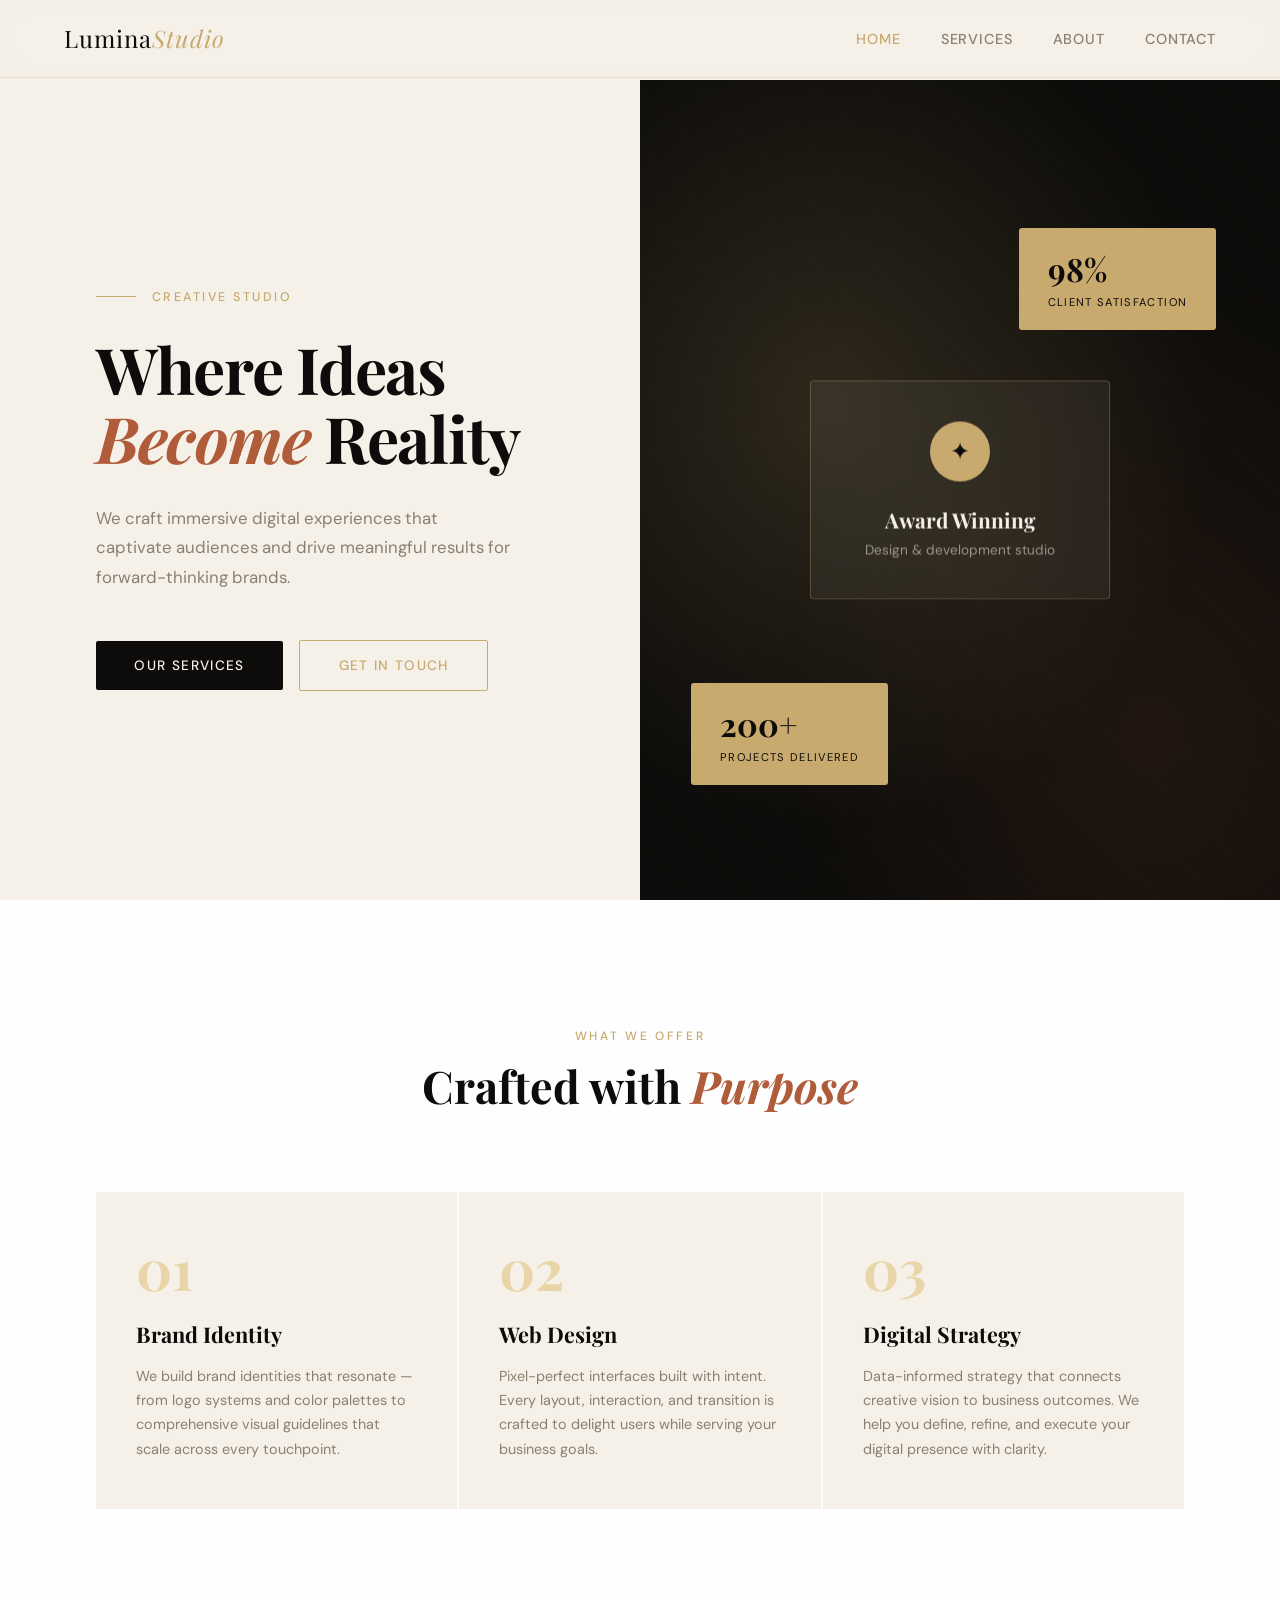
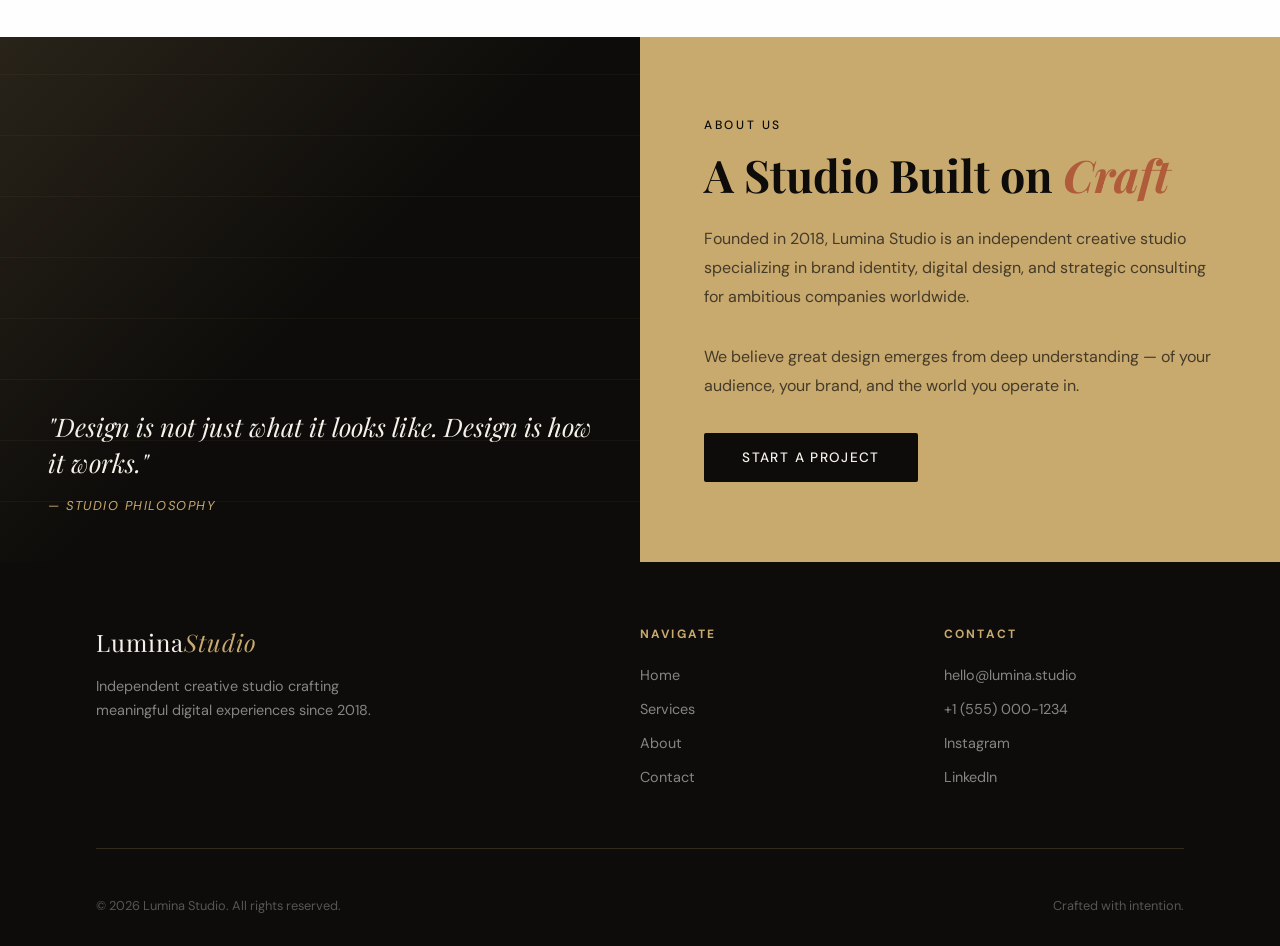
==== index.html @ fd430e8e "Create index.html" ====
<!DOCTYPE html>
<html lang="en">
<head>
  <meta charset="UTF-8" />
  <meta name="viewport" content="width=device-width, initial-scale=1.0"/>
  <title>Lumina Studio — Home</title>
  <link href="https://fonts.googleapis.com/css2?family=Playfair+Display:ital,wght@0,400;0,700;1,400&family=DM+Sans:wght@300;400;500&display=swap" rel="stylesheet"/>
  <style>
    *, *::before, *::after { margin: 0; padding: 0; box-sizing: border-box; }

    :root {
      --ink: #0d0c0a;
      --cream: #f5f0e8;
      --gold: #c8a96e;
      --gold-light: #e8d5a8;
      --rust: #b05c3a;
      --muted: #8a8070;
      --white: #fefefe;
    }

    html { scroll-behavior: smooth; }
    body { background: var(--cream); color: var(--ink); font-family: 'DM Sans', sans-serif; overflow-x: hidden; }

    /* NAV */
    nav {
      position: fixed; top: 0; left: 0; right: 0; z-index: 100;
      display: flex; justify-content: space-between; align-items: center;
      padding: 1.4rem 4rem;
      background: rgba(245,240,232,0.92);
      backdrop-filter: blur(12px);
      border-bottom: 1px solid rgba(200,169,110,0.25);
    }
    .nav-logo { font-family: 'Playfair Display', serif; font-size: 1.5rem; letter-spacing: 0.04em; color: var(--ink); text-decoration: none; }
    .nav-logo span { color: var(--gold); font-style: italic; }
    .nav-links { display: flex; gap: 2.5rem; list-style: none; }
    .nav-links a { text-decoration: none; color: var(--muted); font-size: 0.9rem; font-weight: 500; letter-spacing: 0.06em; text-transform: uppercase; transition: color 0.3s; position: relative; }
    .nav-links a::after { content: ''; position: absolute; bottom: -3px; left: 0; width: 0; height: 1px; background: var(--gold); transition: width 0.3s; }
    .nav-links a:hover { color: var(--ink); }
    .nav-links a:hover::after { width: 100%; }
    .nav-links a.active { color: var(--gold); }

    /* HERO */
    .hero { min-height: 100vh; display: grid; grid-template-columns: 1fr 1fr; padding-top: 80px; overflow: hidden; }
    .hero-text { display: flex; flex-direction: column; justify-content: center; padding: 5rem 4rem 5rem 6rem; animation: fadeUp 1s ease both; }
    .hero-eyebrow { display: flex; align-items: center; gap: 1rem; font-size: 0.78rem; letter-spacing: 0.2em; text-transform: uppercase; color: var(--gold); font-weight: 500; margin-bottom: 1.8rem; }
    .hero-eyebrow::before { content: ''; width: 40px; height: 1px; background: var(--gold); }
    h1 { font-family: 'Playfair Display', serif; font-size: clamp(3rem, 5vw, 5.5rem); line-height: 1.08; letter-spacing: -0.02em; margin-bottom: 2rem; }
    h1 em { color: var(--rust); font-style: italic; }
    .hero-desc { font-size: 1.05rem; line-height: 1.75; color: var(--muted); max-width: 420px; margin-bottom: 3rem; }
    .btn-group { display: flex; gap: 1rem; align-items: center; }
    .btn-primary { display: inline-block; background: var(--ink); color: var(--cream); padding: 1rem 2.4rem; border-radius: 2px; text-decoration: none; font-size: 0.85rem; letter-spacing: 0.1em; text-transform: uppercase; font-weight: 500; transition: background 0.3s, transform 0.2s; }
    .btn-primary:hover { background: var(--gold); color: var(--ink); transform: translateY(-2px); }
    .btn-outline { display: inline-block; border: 1px solid var(--gold); color: var(--gold); padding: 1rem 2.4rem; border-radius: 2px; text-decoration: none; font-size: 0.85rem; letter-spacing: 0.1em; text-transform: uppercase; font-weight: 500; transition: all 0.3s; }
    .btn-outline:hover { background: var(--gold); color: var(--ink); transform: translateY(-2px); }

    .hero-visual { position: relative; background: var(--ink); overflow: hidden; }
    .hero-visual::before { content: ''; position: absolute; inset: 0; background: radial-gradient(ellipse at 30% 40%, rgba(200,169,110,0.18) 0%, transparent 60%), radial-gradient(ellipse at 80% 80%, rgba(176,92,58,0.12) 0%, transparent 50%); }
    .hero-pattern { position: absolute; inset: 0; background-image: repeating-linear-gradient(45deg, transparent, transparent 40px, rgba(200,169,110,0.04) 40px, rgba(200,169,110,0.04) 41px); }
    .hero-card { position: absolute; top: 50%; left: 50%; transform: translate(-50%, -50%); width: 300px; animation: floatCard 6s ease-in-out infinite; }
    .card-inner { background: rgba(245,240,232,0.06); border: 1px solid rgba(200,169,110,0.3); border-radius: 4px; padding: 2.5rem; backdrop-filter: blur(8px); text-align: center; }
    .card-icon { width: 60px; height: 60px; background: var(--gold); border-radius: 50%; margin: 0 auto 1.5rem; display: flex; align-items: center; justify-content: center; font-size: 1.5rem; }
    .card-inner h3 { font-family: 'Playfair Display', serif; color: var(--cream); font-size: 1.3rem; margin-bottom: 0.5rem; }
    .card-inner p { color: rgba(245,240,232,0.55); font-size: 0.85rem; }
    .hero-stat { position: absolute; background: var(--gold); padding: 1.2rem 1.8rem; border-radius: 3px; }
    .hero-stat.s1 { bottom: 14%; left: 8%; animation: floatStat1 7s 1s ease-in-out infinite; }
    .hero-stat.s2 { top: 18%; right: 10%; animation: floatStat2 5s 2s ease-in-out infinite; }
    .hero-stat .num { font-family: 'Playfair Display', serif; font-size: 2rem; font-weight: 700; color: var(--ink); display: block; }
    .hero-stat .label { font-size: 0.7rem; letter-spacing: 0.12em; text-transform: uppercase; color: var(--ink); }

    /* SERVICES */
    .services { padding: 8rem 6rem; background: var(--white); }
    .section-header { text-align: center; margin-bottom: 5rem; }
    .section-eyebrow { font-size: 0.75rem; letter-spacing: 0.22em; text-transform: uppercase; color: var(--gold); font-weight: 500; margin-bottom: 1rem; display: block; }
    h2 { font-family: 'Playfair Display', serif; font-size: clamp(2rem, 3.5vw, 3.2rem); line-height: 1.15; }
    h2 em { color: var(--rust); font-style: italic; }
    .services-grid { display: grid; grid-template-columns: repeat(3, 1fr); gap: 2px; }
    .service-card { padding: 3rem 2.5rem; background: var(--cream); transition: background 0.35s, transform 0.3s; cursor: default; position: relative; overflow: hidden; }
    .service-card::before { content: ''; position: absolute; bottom: 0; left: 0; right: 0; height: 3px; background: var(--gold); transform: scaleX(0); transform-origin: left; transition: transform 0.4s; }
    .service-card:hover { background: var(--ink); transform: translateY(-4px); }
    .service-card:hover::before { transform: scaleX(1); }
    .service-card:hover .service-num, .service-card:hover h3, .service-card:hover p { color: var(--cream); }
    .service-num { font-family: 'Playfair Display', serif; font-size: 3.5rem; font-weight: 700; color: var(--gold-light); line-height: 1; margin-bottom: 1.5rem; transition: color 0.35s; }
    .service-card h3 { font-family: 'Playfair Display', serif; font-size: 1.35rem; margin-bottom: 1rem; transition: color 0.35s; }
    .service-card p { font-size: 0.9rem; line-height: 1.7; color: var(--muted); transition: color 0.35s; }

    /* ABOUT */
    .about-strip { display: grid; grid-template-columns: 1fr 1fr; min-height: 500px; }
    .about-img { background: var(--ink); position: relative; overflow: hidden; }
    .about-img-inner { position: absolute; inset: 0; background: linear-gradient(135deg, rgba(200,169,110,0.15) 0%, transparent 50%), repeating-linear-gradient(0deg, transparent, transparent 60px, rgba(200,169,110,0.05) 60px, rgba(200,169,110,0.05) 61px); }
    .about-img-text { position: absolute; bottom: 3rem; left: 3rem; right: 3rem; }
    .about-img-text blockquote { font-family: 'Playfair Display', serif; font-style: italic; font-size: 1.6rem; color: var(--cream); line-height: 1.4; }
    .about-img-text cite { display: block; margin-top: 1rem; font-size: 0.8rem; letter-spacing: 0.12em; text-transform: uppercase; color: var(--gold); }
    .about-content { background: var(--gold); padding: 5rem 4rem; display: flex; flex-direction: column; justify-content: center; }
    .about-content .section-eyebrow { color: var(--ink); text-align: left; }
    .about-content h2 { color: var(--ink); margin-bottom: 1.5rem; }
    .about-content p { font-size: 1rem; line-height: 1.8; color: rgba(13,12,10,0.7); margin-bottom: 2rem; }
    .about-content .btn-primary { background: var(--ink); color: var(--cream); align-self: flex-start; }
    .about-content .btn-primary:hover { background: var(--rust); color: var(--cream); }

    /* FOOTER */
    footer { background: var(--ink); color: var(--cream); padding: 4rem 6rem 2rem; }
    .footer-top { display: grid; grid-template-columns: 2fr 1fr 1fr; gap: 4rem; margin-bottom: 3rem; padding-bottom: 3rem; border-bottom: 1px solid rgba(200,169,110,0.2); }
    .footer-brand .nav-logo { color: var(--cream); }
    .footer-brand p { margin-top: 1rem; font-size: 0.9rem; line-height: 1.7; color: rgba(254,254,254,0.5); max-width: 300px; }
    .footer-col h4 { font-size: 0.75rem; letter-spacing: 0.18em; text-transform: uppercase; color: var(--gold); margin-bottom: 1.4rem; }
    .footer-col ul { list-style: none; }
    .footer-col ul li { margin-bottom: 0.8rem; }
    .footer-col ul a { text-decoration: none; color: rgba(254,254,254,0.5); font-size: 0.9rem; transition: color 0.3s; }
    .footer-col ul a:hover { color: var(--gold); }
    .footer-bottom { display: flex; justify-content: space-between; align-items: center; }
    .footer-bottom p { font-size: 0.8rem; color: rgba(254,254,254,0.3); }

    @keyframes fadeUp { from { opacity: 0; transform: translateY(30px); } to { opacity: 1; transform: translateY(0); } }
    @keyframes floatCard { 0%,100% { transform: translate(-50%, -50%) translateY(0); } 50% { transform: translate(-50%, -50%) translateY(-15px); } }
    @keyframes floatStat1 { 0%,100% { transform: translateY(0); } 50% { transform: translateY(-10px); } }
    @keyframes floatStat2 { 0%,100% { transform: translateY(0); } 50% { transform: translateY(-12px); } }

    .service-card:nth-child(1) { animation: fadeUp 0.6s 0.1s ease both; }
    .service-card:nth-child(2) { animation: fadeUp 0.6s 0.25s ease both; }
    .service-card:nth-child(3) { animation: fadeUp 0.6s 0.4s ease both; }

    @media (max-width: 900px) {
      nav { padding: 1.2rem 2rem; }
      .hero { grid-template-columns: 1fr; min-height: auto; }
      .hero-text { padding: 6rem 2rem 3rem; }
      .hero-visual { height: 380px; }
      .services { padding: 5rem 2rem; }
      .services-grid { grid-template-columns: 1fr; }
      .about-strip { grid-template-columns: 1fr; }
      footer { padding: 3rem 2rem 1.5rem; }
      .footer-top { grid-template-columns: 1fr; gap: 2rem; }
      .footer-bottom { flex-direction: column; gap: 0.5rem; }
    }
  </style>
</head>
<body>

<nav>
  <a href="index.html" class="nav-logo">Lumina<span>Studio</span></a>
  <ul class="nav-links">
    <li><a href="index.html" class="active">Home</a></li>
    <li><a href="#services">Services</a></li>
    <li><a href="#about">About</a></li>
    <li><a href="contact.html">Contact</a></li>
  </ul>
</nav>

<section class="hero">
  <div class="hero-text">
    <div class="hero-eyebrow">Creative Studio</div>
    <h1>Where Ideas <em>Become</em> Reality</h1>
    <p class="hero-desc">We craft immersive digital experiences that captivate audiences and drive meaningful results for forward-thinking brands.</p>
    <div class="btn-group">
      <a href="#services" class="btn-primary">Our Services</a>
      <a href="contact.html" class="btn-outline">Get In Touch</a>
    </div>
  </div>
  <div class="hero-visual">
    <div class="hero-pattern"></div>
    <div class="hero-card">
      <div class="card-inner">
        <div class="card-icon">✦</div>
        <h3>Award Winning</h3>
        <p>Design & development studio</p>
      </div>
    </div>
    <div class="hero-stat s1">
      <span class="num">200+</span>
      <span class="label">Projects Delivered</span>
    </div>
    <div class="hero-stat s2">
      <span class="num">98%</span>
      <span class="label">Client Satisfaction</span>
    </div>
  </div>
</section>

<section class="services" id="services">
  <div class="section-header">
    <span class="section-eyebrow">What We Offer</span>
    <h2>Crafted with <em>Purpose</em></h2>
  </div>
  <div class="services-grid">
    <div class="service-card">
      <div class="service-num">01</div>
      <h3>Brand Identity</h3>
      <p>We build brand identities that resonate — from logo systems and color palettes to comprehensive visual guidelines that scale across every touchpoint.</p>
    </div>
    <div class="service-card">
      <div class="service-num">02</div>
      <h3>Web Design</h3>
      <p>Pixel-perfect interfaces built with intent. Every layout, interaction, and transition is crafted to delight users while serving your business goals.</p>
    </div>
    <div class="service-card">
      <div class="service-num">03</div>
      <h3>Digital Strategy</h3>
      <p>Data-informed strategy that connects creative vision to business outcomes. We help you define, refine, and execute your digital presence with clarity.</p>
    </div>
  </div>
</section>

<section class="about-strip" id="about">
  <div class="about-img">
    <div class="about-img-inner"></div>
    <div class="about-img-text">
      <blockquote>"Design is not just what it looks like. Design is how it works."</blockquote>
      <cite>— Studio Philosophy</cite>
    </div>
  </div>
  <div class="about-content">
    <span class="section-eyebrow">About Us</span>
    <h2>A Studio Built on <em>Craft</em></h2>
    <p>Founded in 2018, Lumina Studio is an independent creative studio specializing in brand identity, digital design, and strategic consulting for ambitious companies worldwide.</p>
    <p>We believe great design emerges from deep understanding — of your audience, your brand, and the world you operate in.</p>
    <a href="contact.html" class="btn-primary">Start a Project</a>
  </div>
</section>

<footer>
  <div class="footer-top">
    <div class="footer-brand">
      <a href="index.html" class="nav-logo">Lumina<span>Studio</span></a>
      <p>Independent creative studio crafting meaningful digital experiences since 2018.</p>
    </div>
    <div class="footer-col">
      <h4>Navigate</h4>
      <ul>
        <li><a href="index.html">Home</a></li>
        <li><a href="#services">Services</a></li>
        <li><a href="#about">About</a></li>
        <li><a href="contact.html">Contact</a></li>
      </ul>
    </div>
    <div class="footer-col">
      <h4>Contact</h4>
      <ul>
        <li><a href="mailto:hello@lumina.studio">hello@lumina.studio</a></li>
        <li><a href="#">+1 (555) 000-1234</a></li>
        <li><a href="#">Instagram</a></li>
        <li><a href="#">LinkedIn</a></li>
      </ul>
    </div>
  </div>
  <div class="footer-bottom">
    <p>© 2026 Lumina Studio. All rights reserved.</p>
    <p>Crafted with intention.</p>
  </div>
</footer>

</body>
</html>
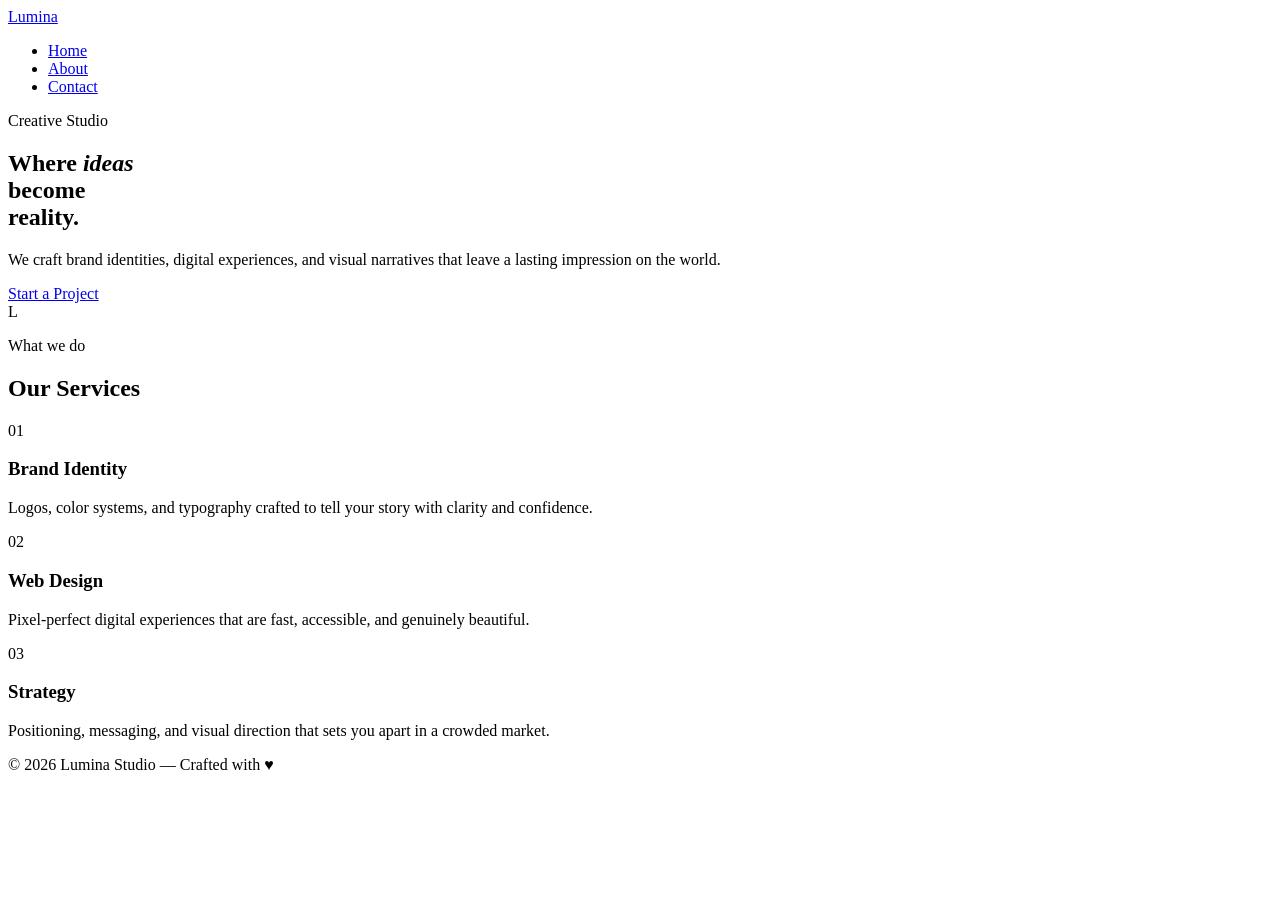
==== commit 329c34d5: "Update index.html" ====
--- a/index.html
+++ b/index.html
@@ -1,251 +1,57 @@
 <!DOCTYPE html>
 <html lang="en">
 <head>
-  <meta charset="UTF-8" />
+  <meta charset="UTF-8"/>
   <meta name="viewport" content="width=device-width, initial-scale=1.0"/>
   <title>Lumina Studio — Home</title>
-  <link href="https://fonts.googleapis.com/css2?family=Playfair+Display:ital,wght@0,400;0,700;1,400&family=DM+Sans:wght@300;400;500&display=swap" rel="stylesheet"/>
-  <style>
-    *, *::before, *::after { margin: 0; padding: 0; box-sizing: border-box; }
-
-    :root {
-      --ink: #0d0c0a;
-      --cream: #f5f0e8;
-      --gold: #c8a96e;
-      --gold-light: #e8d5a8;
-      --rust: #b05c3a;
-      --muted: #8a8070;
-      --white: #fefefe;
-    }
-
-    html { scroll-behavior: smooth; }
-    body { background: var(--cream); color: var(--ink); font-family: 'DM Sans', sans-serif; overflow-x: hidden; }
-
-    /* NAV */
-    nav {
-      position: fixed; top: 0; left: 0; right: 0; z-index: 100;
-      display: flex; justify-content: space-between; align-items: center;
-      padding: 1.4rem 4rem;
-      background: rgba(245,240,232,0.92);
-      backdrop-filter: blur(12px);
-      border-bottom: 1px solid rgba(200,169,110,0.25);
-    }
-    .nav-logo { font-family: 'Playfair Display', serif; font-size: 1.5rem; letter-spacing: 0.04em; color: var(--ink); text-decoration: none; }
-    .nav-logo span { color: var(--gold); font-style: italic; }
-    .nav-links { display: flex; gap: 2.5rem; list-style: none; }
-    .nav-links a { text-decoration: none; color: var(--muted); font-size: 0.9rem; font-weight: 500; letter-spacing: 0.06em; text-transform: uppercase; transition: color 0.3s; position: relative; }
-    .nav-links a::after { content: ''; position: absolute; bottom: -3px; left: 0; width: 0; height: 1px; background: var(--gold); transition: width 0.3s; }
-    .nav-links a:hover { color: var(--ink); }
-    .nav-links a:hover::after { width: 100%; }
-    .nav-links a.active { color: var(--gold); }
-
-    /* HERO */
-    .hero { min-height: 100vh; display: grid; grid-template-columns: 1fr 1fr; padding-top: 80px; overflow: hidden; }
-    .hero-text { display: flex; flex-direction: column; justify-content: center; padding: 5rem 4rem 5rem 6rem; animation: fadeUp 1s ease both; }
-    .hero-eyebrow { display: flex; align-items: center; gap: 1rem; font-size: 0.78rem; letter-spacing: 0.2em; text-transform: uppercase; color: var(--gold); font-weight: 500; margin-bottom: 1.8rem; }
-    .hero-eyebrow::before { content: ''; width: 40px; height: 1px; background: var(--gold); }
-    h1 { font-family: 'Playfair Display', serif; font-size: clamp(3rem, 5vw, 5.5rem); line-height: 1.08; letter-spacing: -0.02em; margin-bottom: 2rem; }
-    h1 em { color: var(--rust); font-style: italic; }
-    .hero-desc { font-size: 1.05rem; line-height: 1.75; color: var(--muted); max-width: 420px; margin-bottom: 3rem; }
-    .btn-group { display: flex; gap: 1rem; align-items: center; }
-    .btn-primary { display: inline-block; background: var(--ink); color: var(--cream); padding: 1rem 2.4rem; border-radius: 2px; text-decoration: none; font-size: 0.85rem; letter-spacing: 0.1em; text-transform: uppercase; font-weight: 500; transition: background 0.3s, transform 0.2s; }
-    .btn-primary:hover { background: var(--gold); color: var(--ink); transform: translateY(-2px); }
-    .btn-outline { display: inline-block; border: 1px solid var(--gold); color: var(--gold); padding: 1rem 2.4rem; border-radius: 2px; text-decoration: none; font-size: 0.85rem; letter-spacing: 0.1em; text-transform: uppercase; font-weight: 500; transition: all 0.3s; }
-    .btn-outline:hover { background: var(--gold); color: var(--ink); transform: translateY(-2px); }
-
-    .hero-visual { position: relative; background: var(--ink); overflow: hidden; }
-    .hero-visual::before { content: ''; position: absolute; inset: 0; background: radial-gradient(ellipse at 30% 40%, rgba(200,169,110,0.18) 0%, transparent 60%), radial-gradient(ellipse at 80% 80%, rgba(176,92,58,0.12) 0%, transparent 50%); }
-    .hero-pattern { position: absolute; inset: 0; background-image: repeating-linear-gradient(45deg, transparent, transparent 40px, rgba(200,169,110,0.04) 40px, rgba(200,169,110,0.04) 41px); }
-    .hero-card { position: absolute; top: 50%; left: 50%; transform: translate(-50%, -50%); width: 300px; animation: floatCard 6s ease-in-out infinite; }
-    .card-inner { background: rgba(245,240,232,0.06); border: 1px solid rgba(200,169,110,0.3); border-radius: 4px; padding: 2.5rem; backdrop-filter: blur(8px); text-align: center; }
-    .card-icon { width: 60px; height: 60px; background: var(--gold); border-radius: 50%; margin: 0 auto 1.5rem; display: flex; align-items: center; justify-content: center; font-size: 1.5rem; }
-    .card-inner h3 { font-family: 'Playfair Display', serif; color: var(--cream); font-size: 1.3rem; margin-bottom: 0.5rem; }
-    .card-inner p { color: rgba(245,240,232,0.55); font-size: 0.85rem; }
-    .hero-stat { position: absolute; background: var(--gold); padding: 1.2rem 1.8rem; border-radius: 3px; }
-    .hero-stat.s1 { bottom: 14%; left: 8%; animation: floatStat1 7s 1s ease-in-out infinite; }
-    .hero-stat.s2 { top: 18%; right: 10%; animation: floatStat2 5s 2s ease-in-out infinite; }
-    .hero-stat .num { font-family: 'Playfair Display', serif; font-size: 2rem; font-weight: 700; color: var(--ink); display: block; }
-    .hero-stat .label { font-size: 0.7rem; letter-spacing: 0.12em; text-transform: uppercase; color: var(--ink); }
-
-    /* SERVICES */
-    .services { padding: 8rem 6rem; background: var(--white); }
-    .section-header { text-align: center; margin-bottom: 5rem; }
-    .section-eyebrow { font-size: 0.75rem; letter-spacing: 0.22em; text-transform: uppercase; color: var(--gold); font-weight: 500; margin-bottom: 1rem; display: block; }
-    h2 { font-family: 'Playfair Display', serif; font-size: clamp(2rem, 3.5vw, 3.2rem); line-height: 1.15; }
-    h2 em { color: var(--rust); font-style: italic; }
-    .services-grid { display: grid; grid-template-columns: repeat(3, 1fr); gap: 2px; }
-    .service-card { padding: 3rem 2.5rem; background: var(--cream); transition: background 0.35s, transform 0.3s; cursor: default; position: relative; overflow: hidden; }
-    .service-card::before { content: ''; position: absolute; bottom: 0; left: 0; right: 0; height: 3px; background: var(--gold); transform: scaleX(0); transform-origin: left; transition: transform 0.4s; }
-    .service-card:hover { background: var(--ink); transform: translateY(-4px); }
-    .service-card:hover::before { transform: scaleX(1); }
-    .service-card:hover .service-num, .service-card:hover h3, .service-card:hover p { color: var(--cream); }
-    .service-num { font-family: 'Playfair Display', serif; font-size: 3.5rem; font-weight: 700; color: var(--gold-light); line-height: 1; margin-bottom: 1.5rem; transition: color 0.35s; }
-    .service-card h3 { font-family: 'Playfair Display', serif; font-size: 1.35rem; margin-bottom: 1rem; transition: color 0.35s; }
-    .service-card p { font-size: 0.9rem; line-height: 1.7; color: var(--muted); transition: color 0.35s; }
-
-    /* ABOUT */
-    .about-strip { display: grid; grid-template-columns: 1fr 1fr; min-height: 500px; }
-    .about-img { background: var(--ink); position: relative; overflow: hidden; }
-    .about-img-inner { position: absolute; inset: 0; background: linear-gradient(135deg, rgba(200,169,110,0.15) 0%, transparent 50%), repeating-linear-gradient(0deg, transparent, transparent 60px, rgba(200,169,110,0.05) 60px, rgba(200,169,110,0.05) 61px); }
-    .about-img-text { position: absolute; bottom: 3rem; left: 3rem; right: 3rem; }
-    .about-img-text blockquote { font-family: 'Playfair Display', serif; font-style: italic; font-size: 1.6rem; color: var(--cream); line-height: 1.4; }
-    .about-img-text cite { display: block; margin-top: 1rem; font-size: 0.8rem; letter-spacing: 0.12em; text-transform: uppercase; color: var(--gold); }
-    .about-content { background: var(--gold); padding: 5rem 4rem; display: flex; flex-direction: column; justify-content: center; }
-    .about-content .section-eyebrow { color: var(--ink); text-align: left; }
-    .about-content h2 { color: var(--ink); margin-bottom: 1.5rem; }
-    .about-content p { font-size: 1rem; line-height: 1.8; color: rgba(13,12,10,0.7); margin-bottom: 2rem; }
-    .about-content .btn-primary { background: var(--ink); color: var(--cream); align-self: flex-start; }
-    .about-content .btn-primary:hover { background: var(--rust); color: var(--cream); }
-
-    /* FOOTER */
-    footer { background: var(--ink); color: var(--cream); padding: 4rem 6rem 2rem; }
-    .footer-top { display: grid; grid-template-columns: 2fr 1fr 1fr; gap: 4rem; margin-bottom: 3rem; padding-bottom: 3rem; border-bottom: 1px solid rgba(200,169,110,0.2); }
-    .footer-brand .nav-logo { color: var(--cream); }
-    .footer-brand p { margin-top: 1rem; font-size: 0.9rem; line-height: 1.7; color: rgba(254,254,254,0.5); max-width: 300px; }
-    .footer-col h4 { font-size: 0.75rem; letter-spacing: 0.18em; text-transform: uppercase; color: var(--gold); margin-bottom: 1.4rem; }
-    .footer-col ul { list-style: none; }
-    .footer-col ul li { margin-bottom: 0.8rem; }
-    .footer-col ul a { text-decoration: none; color: rgba(254,254,254,0.5); font-size: 0.9rem; transition: color 0.3s; }
-    .footer-col ul a:hover { color: var(--gold); }
-    .footer-bottom { display: flex; justify-content: space-between; align-items: center; }
-    .footer-bottom p { font-size: 0.8rem; color: rgba(254,254,254,0.3); }
-
-    @keyframes fadeUp { from { opacity: 0; transform: translateY(30px); } to { opacity: 1; transform: translateY(0); } }
-    @keyframes floatCard { 0%,100% { transform: translate(-50%, -50%) translateY(0); } 50% { transform: translate(-50%, -50%) translateY(-15px); } }
-    @keyframes floatStat1 { 0%,100% { transform: translateY(0); } 50% { transform: translateY(-10px); } }
-    @keyframes floatStat2 { 0%,100% { transform: translateY(0); } 50% { transform: translateY(-12px); } }
-
-    .service-card:nth-child(1) { animation: fadeUp 0.6s 0.1s ease both; }
-    .service-card:nth-child(2) { animation: fadeUp 0.6s 0.25s ease both; }
-    .service-card:nth-child(3) { animation: fadeUp 0.6s 0.4s ease both; }
-
-    @media (max-width: 900px) {
-      nav { padding: 1.2rem 2rem; }
-      .hero { grid-template-columns: 1fr; min-height: auto; }
-      .hero-text { padding: 6rem 2rem 3rem; }
-      .hero-visual { height: 380px; }
-      .services { padding: 5rem 2rem; }
-      .services-grid { grid-template-columns: 1fr; }
-      .about-strip { grid-template-columns: 1fr; }
-      footer { padding: 3rem 2rem 1.5rem; }
-      .footer-top { grid-template-columns: 1fr; gap: 2rem; }
-      .footer-bottom { flex-direction: column; gap: 0.5rem; }
-    }
-  </style>
+  <link rel="stylesheet" href="style.css"/>
 </head>
 <body>
-
-<nav>
-  <a href="index.html" class="nav-logo">Lumina<span>Studio</span></a>
-  <ul class="nav-links">
-    <li><a href="index.html" class="active">Home</a></li>
-    <li><a href="#services">Services</a></li>
-    <li><a href="#about">About</a></li>
-    <li><a href="contact.html">Contact</a></li>
-  </ul>
-</nav>
-
-<section class="hero">
-  <div class="hero-text">
-    <div class="hero-eyebrow">Creative Studio</div>
-    <h1>Where Ideas <em>Become</em> Reality</h1>
-    <p class="hero-desc">We craft immersive digital experiences that captivate audiences and drive meaningful results for forward-thinking brands.</p>
-    <div class="btn-group">
-      <a href="#services" class="btn-primary">Our Services</a>
-      <a href="contact.html" class="btn-outline">Get In Touch</a>
-    </div>
-  </div>
-  <div class="hero-visual">
-    <div class="hero-pattern"></div>
-    <div class="hero-card">
-      <div class="card-inner">
-        <div class="card-icon">✦</div>
-        <h3>Award Winning</h3>
-        <p>Design & development studio</p>
+  <nav>
+    <a href="index.html" class="brand">Lumina</a>
+    <ul class="nav-links">
+      <li><a href="index.html" class="active">Home</a></li>
+      <li><a href="about.html">About</a></li>
+      <li><a href="contact.html">Contact</a></li>
+    </ul>
+  </nav>
+  <main>
+    <section class="hero">
+      <div class="hero-left">
+        <p class="tag">Creative Studio</p>
+        <h1 class="hero-title">Where <em>ideas</em><br>become<br>reality.</h1>
+        <p class="hero-desc">We craft brand identities, digital experiences, and visual narratives that leave a lasting impression on the world.</p>
+        <a href="contact.html" class="btn">Start a Project</a>
       </div>
-    </div>
-    <div class="hero-stat s1">
-      <span class="num">200+</span>
-      <span class="label">Projects Delivered</span>
-    </div>
-    <div class="hero-stat s2">
-      <span class="num">98%</span>
-      <span class="label">Client Satisfaction</span>
-    </div>
-  </div>
-</section>
-
-<section class="services" id="services">
-  <div class="section-header">
-    <span class="section-eyebrow">What We Offer</span>
-    <h2>Crafted with <em>Purpose</em></h2>
-  </div>
-  <div class="services-grid">
-    <div class="service-card">
-      <div class="service-num">01</div>
-      <h3>Brand Identity</h3>
-      <p>We build brand identities that resonate — from logo systems and color palettes to comprehensive visual guidelines that scale across every touchpoint.</p>
-    </div>
-    <div class="service-card">
-      <div class="service-num">02</div>
-      <h3>Web Design</h3>
-      <p>Pixel-perfect interfaces built with intent. Every layout, interaction, and transition is crafted to delight users while serving your business goals.</p>
-    </div>
-    <div class="service-card">
-      <div class="service-num">03</div>
-      <h3>Digital Strategy</h3>
-      <p>Data-informed strategy that connects creative vision to business outcomes. We help you define, refine, and execute your digital presence with clarity.</p>
-    </div>
-  </div>
-</section>
-
-<section class="about-strip" id="about">
-  <div class="about-img">
-    <div class="about-img-inner"></div>
-    <div class="about-img-text">
-      <blockquote>"Design is not just what it looks like. Design is how it works."</blockquote>
-      <cite>— Studio Philosophy</cite>
-    </div>
-  </div>
-  <div class="about-content">
-    <span class="section-eyebrow">About Us</span>
-    <h2>A Studio Built on <em>Craft</em></h2>
-    <p>Founded in 2018, Lumina Studio is an independent creative studio specializing in brand identity, digital design, and strategic consulting for ambitious companies worldwide.</p>
-    <p>We believe great design emerges from deep understanding — of your audience, your brand, and the world you operate in.</p>
-    <a href="contact.html" class="btn-primary">Start a Project</a>
-  </div>
-</section>
-
-<footer>
-  <div class="footer-top">
-    <div class="footer-brand">
-      <a href="index.html" class="nav-logo">Lumina<span>Studio</span></a>
-      <p>Independent creative studio crafting meaningful digital experiences since 2018.</p>
-    </div>
-    <div class="footer-col">
-      <h4>Navigate</h4>
-      <ul>
-        <li><a href="index.html">Home</a></li>
-        <li><a href="#services">Services</a></li>
-        <li><a href="#about">About</a></li>
-        <li><a href="contact.html">Contact</a></li>
-      </ul>
-    </div>
-    <div class="footer-col">
-      <h4>Contact</h4>
-      <ul>
-        <li><a href="mailto:hello@lumina.studio">hello@lumina.studio</a></li>
-        <li><a href="#">+1 (555) 000-1234</a></li>
-        <li><a href="#">Instagram</a></li>
-        <li><a href="#">LinkedIn</a></li>
-      </ul>
-    </div>
-  </div>
-  <div class="footer-bottom">
-    <p>© 2026 Lumina Studio. All rights reserved.</p>
-    <p>Crafted with intention.</p>
-  </div>
-</footer>
-
+      <div class="hero-right">
+        <div class="hero-pattern"></div>
+        <div class="hero-orb"><span>L</span></div>
+      </div>
+    </section>
+    <section class="section" style="background:var(--surface);border-top:1px solid var(--border);">
+      <div class="section-header">
+        <p class="tag">What we do</p>
+        <h2 class="section-title">Our Services</h2>
+      </div>
+      <div class="cards-grid">
+        <div class="card">
+          <div class="card-num">01</div>
+          <h3>Brand Identity</h3>
+          <p>Logos, color systems, and typography crafted to tell your story with clarity and confidence.</p>
+        </div>
+        <div class="card">
+          <div class="card-num">02</div>
+          <h3>Web Design</h3>
+          <p>Pixel-perfect digital experiences that are fast, accessible, and genuinely beautiful.</p>
+        </div>
+        <div class="card">
+          <div class="card-num">03</div>
+          <h3>Strategy</h3>
+          <p>Positioning, messaging, and visual direction that sets you apart in a crowded market.</p>
+        </div>
+      </div>
+    </section>
+  </main>
+  <footer>© 2026 Lumina Studio — Crafted with <span>♥</span></footer>
 </body>
 </html>
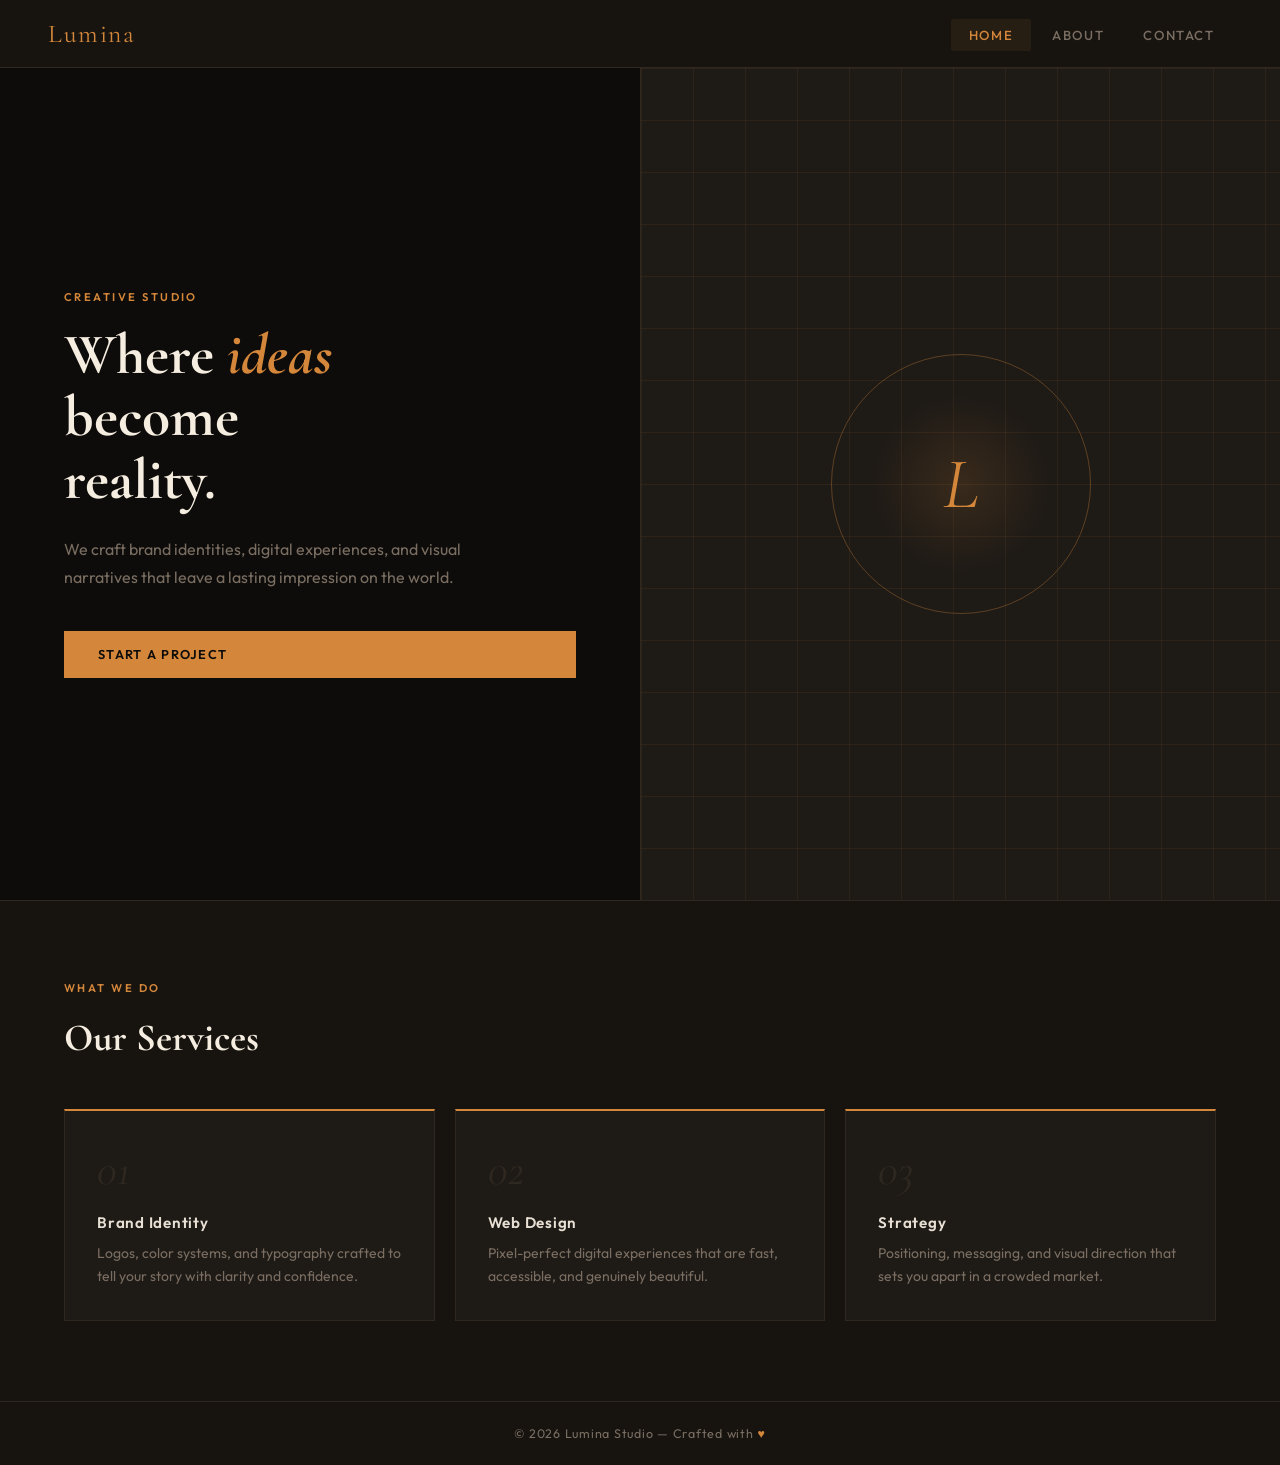
==== commit 5a4b9cf3: "Update index.html" ====
--- a/index.html
+++ b/index.html
@@ -1,6 +1,15 @@
 <!DOCTYPE html>
 <html lang="en">
 <head>
+  <!-- Google tag (gtag.js) -->
+<script async src="https://www.googletagmanager.com/gtag/js?id=G-B1W0Z21D50"></script>
+<script>
+  window.dataLayer = window.dataLayer || [];
+  function gtag(){dataLayer.push(arguments);}
+  gtag('js', new Date());
+
+  gtag('config', 'G-B1W0Z21D50');
+</script>
   <meta charset="UTF-8"/>
   <meta name="viewport" content="width=device-width, initial-scale=1.0"/>
   <title>Lumina Studio — Home</title>
--- a/style.css
+++ b/style.css
@@ -0,0 +1,560 @@
+@import url('https://fonts.googleapis.com/css2?family=Cormorant+Garamond:ital,wght@0,400;0,600;1,400&family=Outfit:wght@300;400;500;600&display=swap');
+
+:root {
+  --bg: #0e0c0a;
+  --surface: #171410;
+  --card: #1e1a16;
+  --border: #2e2820;
+  --accent: #d4873a;
+  --accent2: #e8a857;
+  --text: #e8e0d4;
+  --muted: #7a6e62;
+  --light: #f5ede0;
+}
+
+*, *::before, *::after { box-sizing: border-box; margin: 0; padding: 0; }
+
+html { scroll-behavior: smooth; }
+
+body {
+  font-family: 'Outfit', sans-serif;
+  background: var(--bg);
+  color: var(--text);
+  min-height: 100vh;
+  display: flex;
+  flex-direction: column;
+}
+
+/* ── NAV ── */
+nav {
+  background: var(--surface);
+  border-bottom: 1px solid var(--border);
+  padding: 0 3rem;
+  height: 68px;
+  display: flex;
+  align-items: center;
+  justify-content: space-between;
+  position: sticky;
+  top: 0;
+  z-index: 99;
+}
+
+.brand {
+  font-family: 'Cormorant Garamond', serif;
+  font-size: 1.6rem;
+  color: var(--accent);
+  text-decoration: none;
+  letter-spacing: 0.06em;
+}
+
+.nav-links {
+  list-style: none;
+  display: flex;
+  gap: 0.25rem;
+}
+
+.nav-links a {
+  text-decoration: none;
+  color: var(--muted);
+  font-size: 0.82rem;
+  font-weight: 500;
+  letter-spacing: 0.12em;
+  text-transform: uppercase;
+  padding: 0.5rem 1.1rem;
+  border-radius: 2px;
+  transition: color 0.2s, background 0.2s;
+}
+
+.nav-links a:hover,
+.nav-links a.active {
+  color: var(--accent);
+  background: rgba(212,135,58,0.08);
+}
+
+/* ── MAIN ── */
+main { flex: 1; }
+
+/* ── FOOTER ── */
+footer {
+  background: var(--surface);
+  border-top: 1px solid var(--border);
+  text-align: center;
+  padding: 1.5rem;
+  font-size: 0.78rem;
+  color: var(--muted);
+  letter-spacing: 0.06em;
+}
+
+footer span { color: var(--accent); }
+
+/* ── HERO ── */
+.hero {
+  display: grid;
+  grid-template-columns: 1fr 1fr;
+  min-height: calc(100vh - 68px);
+}
+
+.hero-left {
+  display: flex;
+  flex-direction: column;
+  justify-content: center;
+  padding: 6rem 4rem;
+}
+
+.tag {
+  font-size: 0.7rem;
+  text-transform: uppercase;
+  letter-spacing: 0.22em;
+  color: var(--accent);
+  font-weight: 600;
+  margin-bottom: 1.25rem;
+}
+
+.hero-title {
+  font-family: 'Cormorant Garamond', serif;
+  font-size: clamp(3rem, 4.5vw, 5rem);
+  line-height: 1.08;
+  color: var(--light);
+  margin-bottom: 1.5rem;
+}
+
+.hero-title em {
+  font-style: italic;
+  color: var(--accent);
+}
+
+.hero-desc {
+  color: var(--muted);
+  font-size: 1rem;
+  line-height: 1.75;
+  max-width: 420px;
+  margin-bottom: 2.5rem;
+}
+
+.btn {
+  display: inline-block;
+  background: var(--accent);
+  color: #0e0c0a;
+  text-decoration: none;
+  padding: 0.85rem 2rem;
+  font-size: 0.8rem;
+  font-weight: 600;
+  letter-spacing: 0.1em;
+  text-transform: uppercase;
+  border: 2px solid var(--accent);
+  transition: background 0.2s, color 0.2s;
+}
+
+.btn:hover {
+  background: transparent;
+  color: var(--accent);
+}
+
+.btn-ghost {
+  background: transparent;
+  color: var(--accent);
+}
+.btn-ghost:hover {
+  background: var(--accent);
+  color: #0e0c0a;
+}
+
+.hero-right {
+  background: var(--card);
+  border-left: 1px solid var(--border);
+  display: flex;
+  align-items: center;
+  justify-content: center;
+  position: relative;
+  overflow: hidden;
+}
+
+.hero-pattern {
+  position: absolute;
+  inset: 0;
+  background-image:
+    linear-gradient(rgba(212,135,58,0.08) 1px, transparent 1px),
+    linear-gradient(90deg, rgba(212,135,58,0.08) 1px, transparent 1px);
+  background-size: 52px 52px;
+}
+
+.hero-orb {
+  position: relative;
+  z-index: 1;
+  width: 260px;
+  height: 260px;
+  border-radius: 50%;
+  border: 1.5px solid rgba(212,135,58,0.35);
+  display: flex;
+  align-items: center;
+  justify-content: center;
+}
+
+.hero-orb::before {
+  content: '';
+  position: absolute;
+  width: 180px;
+  height: 180px;
+  border-radius: 50%;
+  background: radial-gradient(circle, rgba(212,135,58,0.15) 0%, transparent 70%);
+}
+
+.hero-orb span {
+  font-family: 'Cormorant Garamond', serif;
+  font-size: 4.5rem;
+  color: var(--accent);
+  font-style: italic;
+  position: relative;
+  z-index: 1;
+}
+
+/* ── SERVICES SECTION ── */
+.section {
+  padding: 5rem 4rem;
+}
+
+.section-sm {
+  padding: 4rem 4rem;
+}
+
+.section-header {
+  margin-bottom: 3rem;
+}
+
+.section-title {
+  font-family: 'Cormorant Garamond', serif;
+  font-size: 2.4rem;
+  color: var(--light);
+  margin-top: 0.4rem;
+  line-height: 1.2;
+}
+
+.cards-grid {
+  display: grid;
+  grid-template-columns: repeat(3, 1fr);
+  gap: 1.25rem;
+}
+
+.card {
+  background: var(--card);
+  border: 1px solid var(--border);
+  border-top: 2px solid var(--accent);
+  padding: 2rem;
+  transition: border-color 0.2s, transform 0.2s;
+}
+
+.card:hover {
+  border-color: var(--accent);
+  transform: translateY(-4px);
+}
+
+.card-num {
+  font-family: 'Cormorant Garamond', serif;
+  font-size: 2.8rem;
+  color: var(--border);
+  font-style: italic;
+  margin-bottom: 1rem;
+}
+
+.card h3 {
+  font-size: 0.95rem;
+  font-weight: 600;
+  letter-spacing: 0.05em;
+  margin-bottom: 0.6rem;
+  color: var(--text);
+}
+
+.card p {
+  font-size: 0.875rem;
+  color: var(--muted);
+  line-height: 1.65;
+}
+
+/* ── ABOUT PAGE ── */
+.about-banner {
+  background: var(--card);
+  border-bottom: 1px solid var(--border);
+  padding: 5rem 4rem;
+  display: grid;
+  grid-template-columns: 1fr 1fr;
+  gap: 5rem;
+  align-items: center;
+}
+
+.about-banner h1 {
+  font-family: 'Cormorant Garamond', serif;
+  font-size: clamp(2.5rem, 4vw, 4rem);
+  color: var(--light);
+  line-height: 1.1;
+}
+
+.about-banner h1 em { color: var(--accent); font-style: italic; }
+
+.about-banner p {
+  color: var(--muted);
+  font-size: 0.975rem;
+  line-height: 1.8;
+  margin-top: 1.25rem;
+}
+
+.stats-grid {
+  display: grid;
+  grid-template-columns: 1fr 1fr;
+  gap: 1px;
+  background: var(--border);
+  border: 1px solid var(--border);
+}
+
+.stat {
+  background: var(--surface);
+  padding: 1.75rem;
+}
+
+.stat-num {
+  font-family: 'Cormorant Garamond', serif;
+  font-size: 2.8rem;
+  color: var(--accent);
+  font-style: italic;
+}
+
+.stat-label {
+  font-size: 0.72rem;
+  text-transform: uppercase;
+  letter-spacing: 0.14em;
+  color: var(--muted);
+  margin-top: 0.2rem;
+}
+
+.team-grid {
+  display: grid;
+  grid-template-columns: repeat(3, 1fr);
+  gap: 1.5rem;
+  margin-top: 2.5rem;
+}
+
+.team-card {
+  background: var(--card);
+  border: 1px solid var(--border);
+  overflow: hidden;
+}
+
+.team-avatar {
+  height: 160px;
+  display: flex;
+  align-items: center;
+  justify-content: center;
+  font-family: 'Cormorant Garamond', serif;
+  font-size: 3.5rem;
+  font-style: italic;
+}
+
+.av1 { background: #1a100a; color: #d4873a; }
+.av2 { background: #0a1018; color: #3a8ab4; }
+.av3 { background: #0f1a10; color: #5aaa5a; }
+
+.team-info {
+  padding: 1.25rem 1.5rem;
+  border-top: 2px solid var(--accent);
+}
+
+.team-info h3 { font-size: 0.95rem; font-weight: 600; color: var(--text); }
+.team-info span { font-size: 0.75rem; color: var(--muted); text-transform: uppercase; letter-spacing: 0.1em; }
+
+/* ── CONTACT PAGE ── */
+.contact-layout {
+  display: grid;
+  grid-template-columns: 380px 1fr;
+  min-height: calc(100vh - 68px);
+}
+
+.contact-sidebar {
+  background: var(--card);
+  border-right: 1px solid var(--border);
+  padding: 4rem 2.5rem;
+  display: flex;
+  flex-direction: column;
+  justify-content: center;
+}
+
+.contact-sidebar h2 {
+  font-family: 'Cormorant Garamond', serif;
+  font-size: 2.5rem;
+  color: var(--light);
+  line-height: 1.15;
+  margin-bottom: 2.5rem;
+}
+
+.contact-sidebar h2 em { color: var(--accent); font-style: italic; }
+
+.detail-item {
+  margin-bottom: 1.75rem;
+  padding-left: 1rem;
+  border-left: 2px solid var(--accent);
+}
+
+.detail-item .dl { font-size: 0.68rem; text-transform: uppercase; letter-spacing: 0.16em; color: var(--muted); margin-bottom: 0.3rem; }
+.detail-item .dv { color: var(--text); font-size: 0.9rem; }
+
+.contact-form-area {
+  padding: 4rem 4rem;
+  display: flex;
+  flex-direction: column;
+  justify-content: center;
+}
+
+.form-heading {
+  font-family: 'Cormorant Garamond', serif;
+  font-size: 2rem;
+  color: var(--light);
+  margin-bottom: 2rem;
+}
+
+.form-row {
+  display: grid;
+  grid-template-columns: 1fr 1fr;
+  gap: 1.25rem;
+}
+
+.field {
+  margin-bottom: 1.4rem;
+}
+
+.field label {
+  display: block;
+  font-size: 0.7rem;
+  text-transform: uppercase;
+  letter-spacing: 0.14em;
+  color: var(--muted);
+  margin-bottom: 0.5rem;
+  font-weight: 500;
+}
+
+.field input,
+.field textarea,
+.field select {
+  width: 100%;
+  background: var(--card);
+  border: 1px solid var(--border);
+  border-bottom: 2px solid var(--muted);
+  padding: 0.8rem 1rem;
+  font-family: 'Outfit', sans-serif;
+  font-size: 0.92rem;
+  color: var(--text);
+  outline: none;
+  appearance: none;
+  transition: border-color 0.2s, background 0.2s;
+}
+
+.field input:focus,
+.field textarea:focus,
+.field select:focus {
+  border-bottom-color: var(--accent);
+  background: #201c18;
+}
+
+.field input::placeholder,
+.field textarea::placeholder { color: #4a4038; }
+
+.field textarea { resize: vertical; min-height: 110px; }
+
+.field select option { background: var(--surface); }
+
+.submit-link {
+  display: inline-block;
+  background: var(--accent);
+  color: #0e0c0a;
+  text-decoration: none;
+  padding: 0.9rem 2.5rem;
+  font-size: 0.8rem;
+  font-weight: 600;
+  letter-spacing: 0.12em;
+  text-transform: uppercase;
+  border: 2px solid var(--accent);
+  margin-top: 0.5rem;
+  transition: background 0.2s, color 0.2s;
+}
+
+.submit-link:hover {
+  background: transparent;
+  color: var(--accent);
+}
+
+/* ── THANKYOU PAGE ── */
+.thanks-page {
+  min-height: calc(100vh - 68px);
+  display: flex;
+  align-items: center;
+  justify-content: center;
+  position: relative;
+  overflow: hidden;
+}
+
+.thanks-bg {
+  position: absolute;
+  inset: 0;
+  background:
+    radial-gradient(ellipse at 30% 50%, rgba(212,135,58,0.06) 0%, transparent 60%),
+    radial-gradient(ellipse at 75% 20%, rgba(212,135,58,0.04) 0%, transparent 50%);
+}
+
+.thanks-box {
+  position: relative;
+  z-index: 1;
+  text-align: center;
+  max-width: 560px;
+  padding: 4rem;
+  background: var(--card);
+  border: 1px solid var(--border);
+  border-top: 3px solid var(--accent);
+}
+
+.check-ring {
+  width: 80px;
+  height: 80px;
+  border-radius: 50%;
+  border: 2px solid var(--accent);
+  display: flex;
+  align-items: center;
+  justify-content: center;
+  margin: 0 auto 2rem;
+}
+
+.check-ring svg {
+  width: 34px;
+  height: 34px;
+  stroke: var(--accent);
+  fill: none;
+  stroke-width: 2.5;
+  stroke-linecap: round;
+  stroke-linejoin: round;
+}
+
+.thanks-box h1 {
+  font-family: 'Cormorant Garamond', serif;
+  font-size: 3rem;
+  color: var(--light);
+  line-height: 1.1;
+  margin-bottom: 0.5rem;
+}
+
+.thanks-box h1 em { color: var(--accent); font-style: italic; }
+
+.thanks-divider {
+  width: 48px;
+  height: 2px;
+  background: var(--accent);
+  margin: 1.25rem auto;
+}
+
+.thanks-box p {
+  color: var(--muted);
+  font-size: 0.95rem;
+  line-height: 1.75;
+  margin-bottom: 2rem;
+}
+
+.thanks-btns {
+  display: flex;
+  gap: 1rem;
+  justify-content: center;
+}
